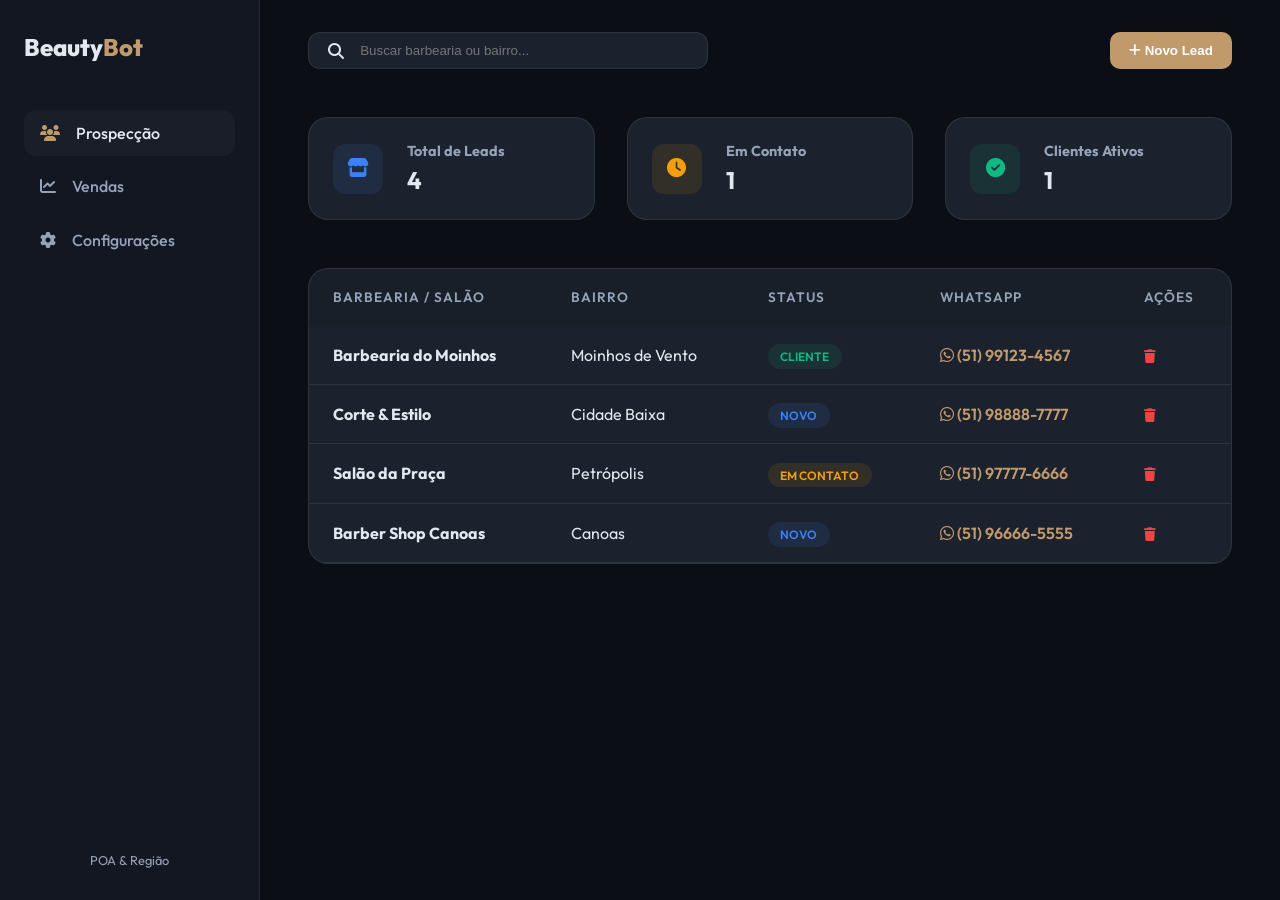
==== admin/index.html @ 3598a220 "Initial commit: Landing page and Admin Panel for BeautyBot POA" ====
<!DOCTYPE html>
<html lang="pt-br">
<head>
    <meta charset="UTF-8">
    <meta name="viewport" content="width=device-width, initial-scale=1.0">
    <title>Painel de Prospecção - BeautyBot POA</title>
    <link rel="stylesheet" href="style.css">
    <link rel="preconnect" href="https://fonts.googleapis.com">
    <link rel="preconnect" href="https://fonts.gstatic.com" crossorigin>
    <link href="https://fonts.googleapis.com/css2?family=Outfit:wght@300;400;500;600;700&display=swap" rel="stylesheet">
    <!-- Font Awesome for icons -->
    <link rel="stylesheet" href="https://cdnjs.cloudflare.com/ajax/libs/font-awesome/6.4.0/css/all.min.css">
</head>
<body class="dark-theme">
    <div class="app-container">
        <aside class="sidebar">
            <div class="sidebar-header">
                <div class="logo">Beauty<span>Bot</span></div>
            </div>
            <nav class="sidebar-nav">
                <ul>
                    <li class="active"><a href="#"><i class="fas fa-users"></i> Prospecção</a></li>
                    <li><a href="#"><i class="fas fa-chart-line"></i> Vendas</a></li>
                    <li><a href="#"><i class="fas fa-cog"></i> Configurações</a></li>
                </ul>
            </nav>
            <div class="sidebar-footer">
                <p>POA & Região</p>
            </div>
        </aside>

        <main class="main-content">
            <header class="top-header">
                <div class="search-bar">
                    <i class="fas fa-search"></i>
                    <input type="text" id="search-input" placeholder="Buscar barbearia ou bairro...">
                </div>
                <div class="user-profile">
                    <button id="add-lead-btn" class="btn-primary"><i class="fas fa-plus"></i> Novo Lead</button>
                </div>
            </header>

            <section class="dashboard-stats">
                <div class="stat-card">
                    <div class="stat-icon blue"><i class="fas fa-store"></i></div>
                    <div class="stat-info">
                        <h3>Total de Leads</h3>
                        <p id="total-leads">0</p>
                    </div>
                </div>
                <div class="stat-card">
                    <div class="stat-icon gold"><i class="fas fa-clock"></i></div>
                    <div class="stat-info">
                        <h3>Em Contato</h3>
                        <p id="contacted-leads">0</p>
                    </div>
                </div>
                <div class="stat-card">
                    <div class="stat-icon green"><i class="fas fa-check-circle"></i></div>
                    <div class="stat-info">
                        <h3>Clientes Ativos</h3>
                        <p id="active-customers">0</p>
                    </div>
                </div>
            </section>

            <section class="leads-section">
                <div class="table-container">
                    <table id="leads-table">
                        <thead>
                            <tr>
                                <th>Barbearia / Salão</th>
                                <th>Bairro</th>
                                <th>Status</th>
                                <th>WhatsApp</th>
                                <th>Ações</th>
                            </tr>
                        </thead>
                        <tbody id="leads-body">
                            <!-- Leads will be injected here -->
                        </tbody>
                    </table>
                </div>
            </section>
        </main>
    </div>

    <!-- Modal for adding lead -->
    <div id="lead-modal" class="modal">
        <div class="modal-content glass">
            <span class="close-modal">&times;</span>
            <h2>Cadastrar Nova Barbearia</h2>
            <form id="lead-form">
                <div class="form-group">
                    <label>Nome do Estabelecimento</label>
                    <input type="text" id="name" required placeholder="Ex: Barbearia do Centro">
                </div>
                <div class="form-group">
                    <label>Bairro (Porto Alegre/Região)</label>
                    <input type="text" id="neighborhood" required placeholder="Ex: Cidade Baixa">
                </div>
                <div class="form-group">
                    <label>WhatsApp</label>
                    <input type="tel" id="whatsapp" required placeholder="(51) 99999-9999">
                </div>
                <div class="form-group">
                    <label>Status</label>
                    <select id="status">
                        <option value="lead">Lead (Novo)</option>
                        <option value="contacted">Em Contato</option>
                        <option value="customer">Cliente Ativo</option>
                    </select>
                </div>
                <button type="submit" class="btn-primary-large">Salvar Lead</button>
            </form>
        </div>
    </div>

    <script src="script.js"></script>
</body>
</html>
---- admin/style.css ----
:root {
    --primary: #c19a6b;
    --primary-hover: #a67c52;
    --dark-bg: #0b0e14;
    --sidebar-bg: #131722;
    --card-bg: #1c222d;
    --text-main: #e2e8f0;
    --text-dim: #94a3b8;
    --border: rgba(255, 255, 255, 0.08);
    --glass: rgba(255, 255, 255, 0.03);
    --green: #10b981;
    --blue: #3b82f6;
    --gold: #f59e0b;
}

* {
    margin: 0;
    padding: 0;
    box-sizing: border-box;
}

body {
    font-family: 'Outfit', sans-serif;
    background-color: var(--dark-bg);
    color: var(--text-main);
}

.app-container {
    display: flex;
    min-height: 100vh;
}

/* Sidebar */
.sidebar {
    width: 260px;
    background-color: var(--sidebar-bg);
    border-right: 1px solid var(--border);
    display: flex;
    flex-direction: column;
    padding: 2rem 1.5rem;
}

.logo {
    font-size: 1.5rem;
    font-weight: 800;
    margin-bottom: 3rem;
}

.logo span { color: var(--primary); }

.sidebar-nav ul {
    list-style: none;
}

.sidebar-nav li {
    margin-bottom: 0.5rem;
}

.sidebar-nav a {
    text-decoration: none;
    color: var(--text-dim);
    display: flex;
    align-items: center;
    gap: 1rem;
    padding: 0.8rem 1rem;
    border-radius: 12px;
    transition: all 0.3s;
    font-weight: 500;
}

.sidebar-nav li.active a, .sidebar-nav a:hover {
    background: var(--glass);
    color: var(--text-main);
}

.sidebar-nav li.active a i {
    color: var(--primary);
}

.sidebar-footer {
    margin-top: auto;
    font-size: 0.8rem;
    color: var(--text-dim);
    text-align: center;
}

/* Main Content */
.main-content {
    flex: 1;
    padding: 2rem 3rem;
    overflow-y: auto;
}

.top-header {
    display: flex;
    justify-content: space-between;
    align-items: center;
    margin-bottom: 3rem;
}

.search-bar {
    background: var(--card-bg);
    border: 1px solid var(--border);
    padding: 0.6rem 1.2rem;
    border-radius: 12px;
    display: flex;
    align-items: center;
    gap: 1rem;
    width: 400px;
}

.search-bar input {
    background: none;
    border: none;
    color: white;
    width: 100%;
    outline: none;
}

.btn-primary {
    background: var(--primary);
    color: white;
    border: none;
    padding: 0.7rem 1.2rem;
    border-radius: 10px;
    font-weight: 600;
    cursor: pointer;
    transition: 0.3s;
}

.btn-primary:hover {
    background: var(--primary-hover);
}

/* Dashboard Stats */
.dashboard-stats {
    display: grid;
    grid-template-columns: repeat(3, 1fr);
    gap: 2rem;
    margin-bottom: 3rem;
}

.stat-card {
    background: var(--card-bg);
    border: 1px solid var(--border);
    padding: 1.5rem;
    border-radius: 20px;
    display: flex;
    align-items: center;
    gap: 1.5rem;
}

.stat-icon {
    width: 50px;
    height: 50px;
    border-radius: 12px;
    display: flex;
    align-items: center;
    justify-content: center;
    font-size: 1.2rem;
}

.stat-icon.blue { background: rgba(59, 130, 246, 0.1); color: var(--blue); }
.stat-icon.gold { background: rgba(245, 158, 11, 0.1); color: var(--gold); }
.stat-icon.green { background: rgba(16, 185, 129, 0.1); color: var(--green); }

.stat-info h3 { font-size: 0.9rem; color: var(--text-dim); margin-bottom: 0.3rem; }
.stat-info p { font-size: 1.5rem; font-weight: 700; }

/* Table */
.table-container {
    background: var(--card-bg);
    border: 1px solid var(--border);
    border-radius: 20px;
    overflow: hidden;
}

table {
    width: 100%;
    border-collapse: collapse;
}

th {
    text-align: left;
    padding: 1.2rem 1.5rem;
    background: rgba(0,0,0,0.1);
    color: var(--text-dim);
    font-weight: 600;
    font-size: 0.85rem;
    text-transform: uppercase;
    letter-spacing: 1px;
}

td {
    padding: 1.2rem 1.5rem;
    border-bottom: 1px solid var(--border);
}

.status-badge {
    padding: 0.3rem 0.8rem;
    border-radius: 50px;
    font-size: 0.75rem;
    font-weight: 600;
    text-transform: uppercase;
}

.status-lead { background: rgba(59, 130, 246, 0.1); color: var(--blue); }
.status-contacted { background: rgba(245, 158, 11, 0.1); color: var(--gold); }
.status-customer { background: rgba(16, 185, 129, 0.1); color: var(--green); }

.wa-link {
    color: var(--primary);
    text-decoration: none;
    font-weight: 600;
}

/* Modal */
.modal {
    display: none;
    position: fixed;
    z-index: 1000;
    left: 0;
    top: 0;
    width: 100%;
    height: 100%;
    background: rgba(0,0,0,0.8);
    backdrop-filter: blur(5px);
}

.modal-content {
    background: var(--card-bg);
    margin: 5% auto;
    padding: 3rem;
    width: 500px;
    border-radius: 30px;
    border: 1px solid var(--border);
    position: relative;
}

.glass { background: rgba(28, 34, 45, 0.8) !important; }

.close-modal {
    position: absolute;
    right: 2rem;
    top: 2rem;
    font-size: 1.5rem;
    cursor: pointer;
}

.form-group {
    margin-bottom: 1.5rem;
}

.form-group label {
    display: block;
    margin-bottom: 0.5rem;
    color: var(--text-dim);
}

.form-group input, .form-group select {
    width: 100%;
    padding: 0.8rem 1rem;
    border-radius: 10px;
    border: 1px solid var(--border);
    background: var(--dark-bg);
    color: white;
}

.btn-primary-large {
    width: 100%;
    background: var(--primary);
    color: white;
    padding: 1rem;
    border-radius: 12px;
    border: none;
    font-weight: 700;
    cursor: pointer;
    margin-top: 1rem;
}
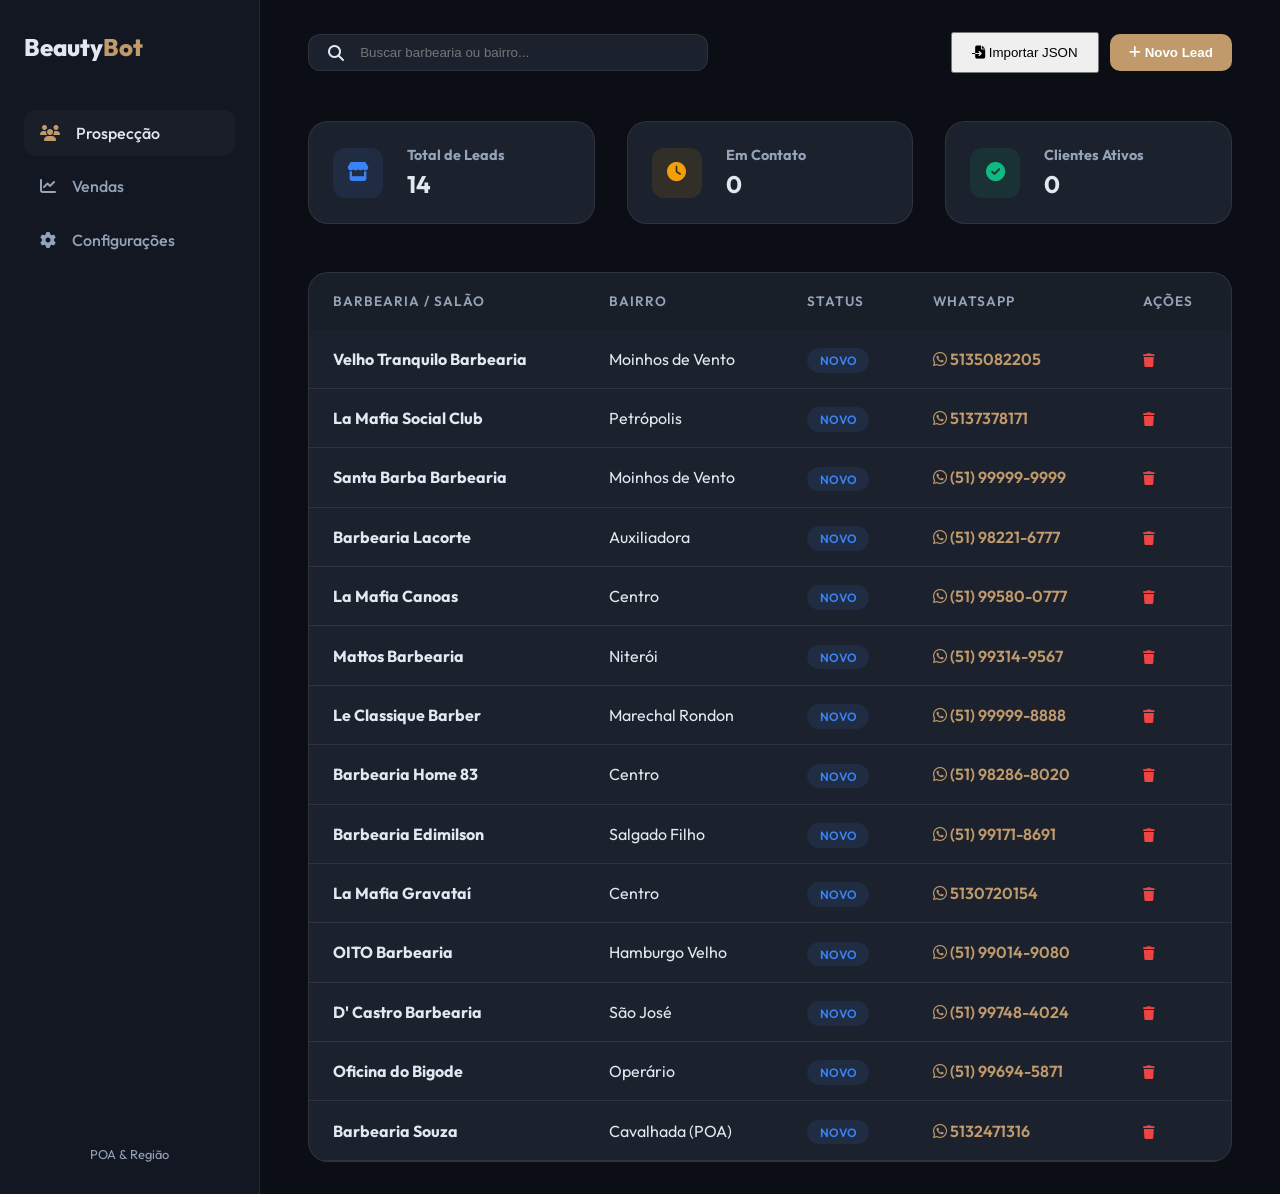
==== commit f7db4011: "Add JSON Import functionality to Admin Panel" ====
--- a/admin/index.html
+++ b/admin/index.html
@@ -36,6 +36,8 @@
                     <input type="text" id="search-input" placeholder="Buscar barbearia ou bairro...">
                 </div>
                 <div class="user-profile">
+                    <input type="file" id="import-input" accept=".json" style="display: none;">
+                    <button id="import-btn" class="btn-secondary" style="padding: 0.7rem 1.2rem; margin-right: 0.5rem;"><i class="fas fa-file-import"></i> Importar JSON</button>
                     <button id="add-lead-btn" class="btn-primary"><i class="fas fa-plus"></i> Novo Lead</button>
                 </div>
             </header>
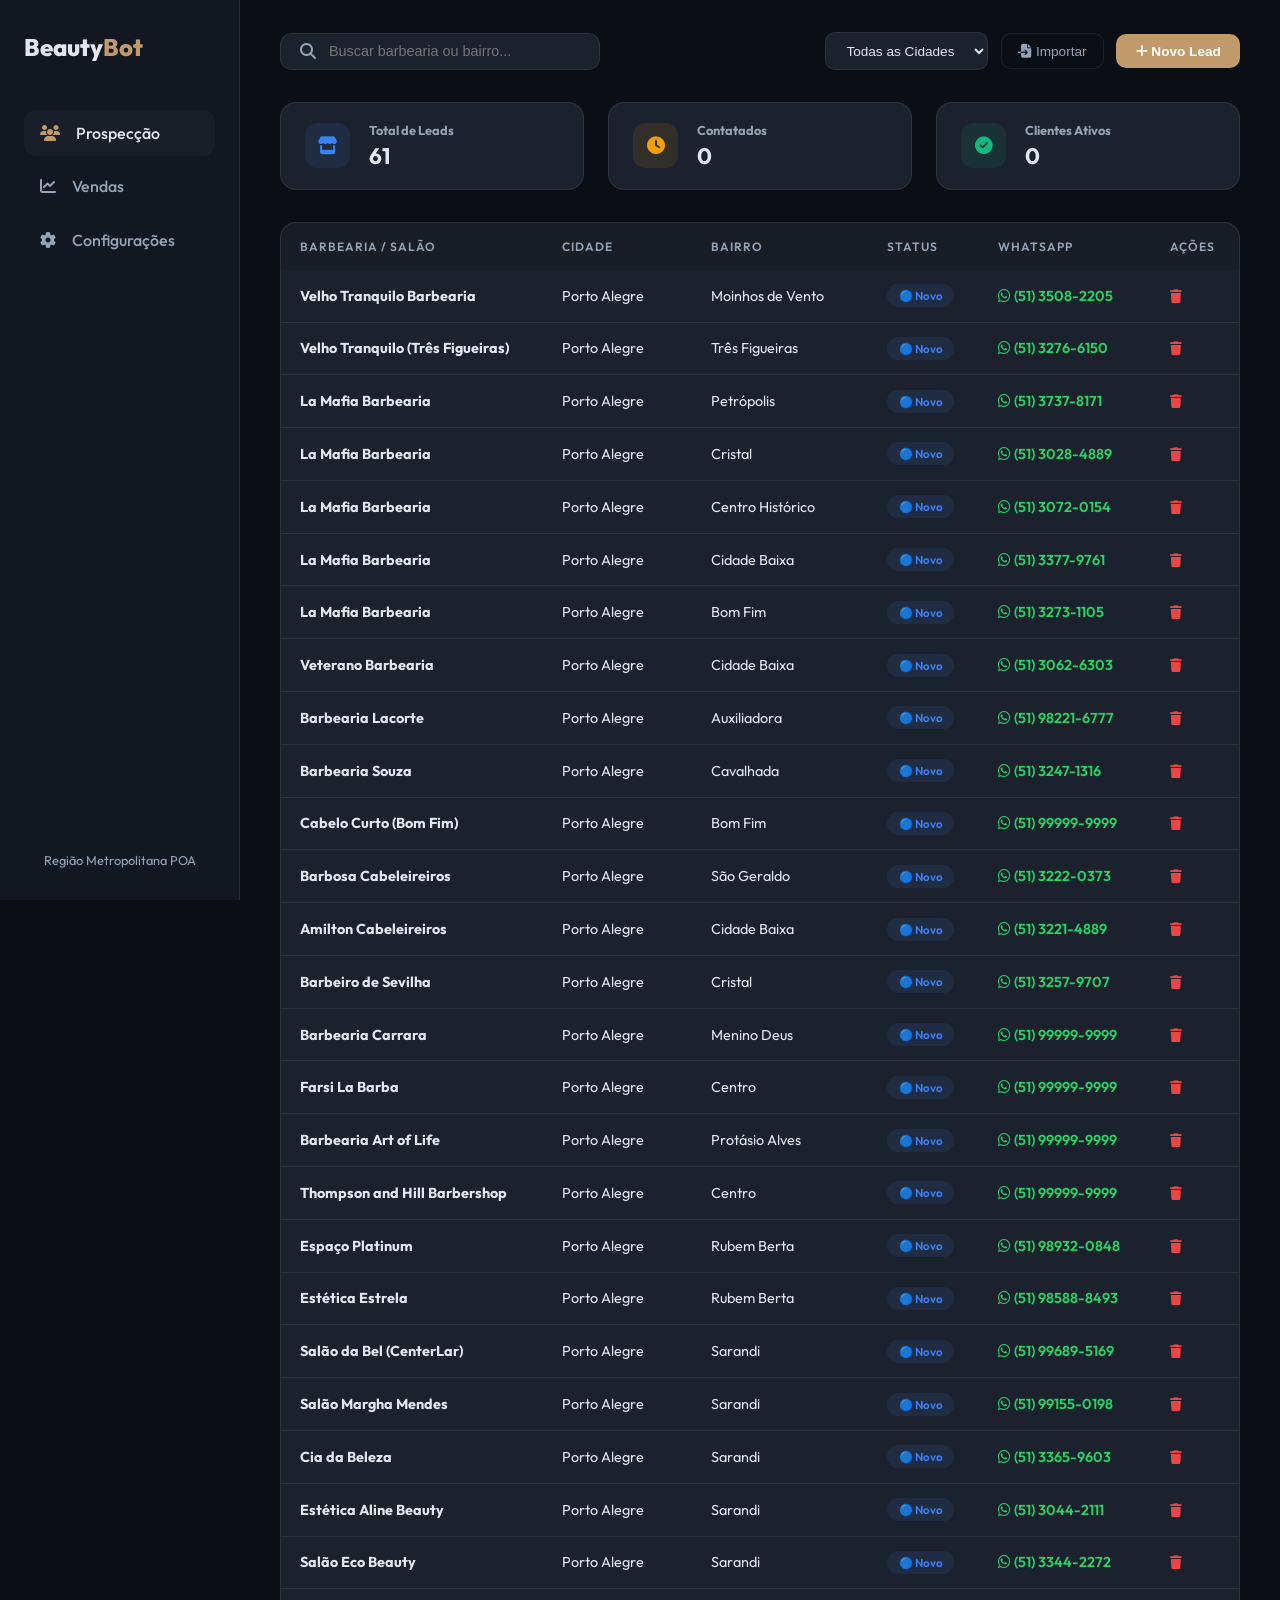
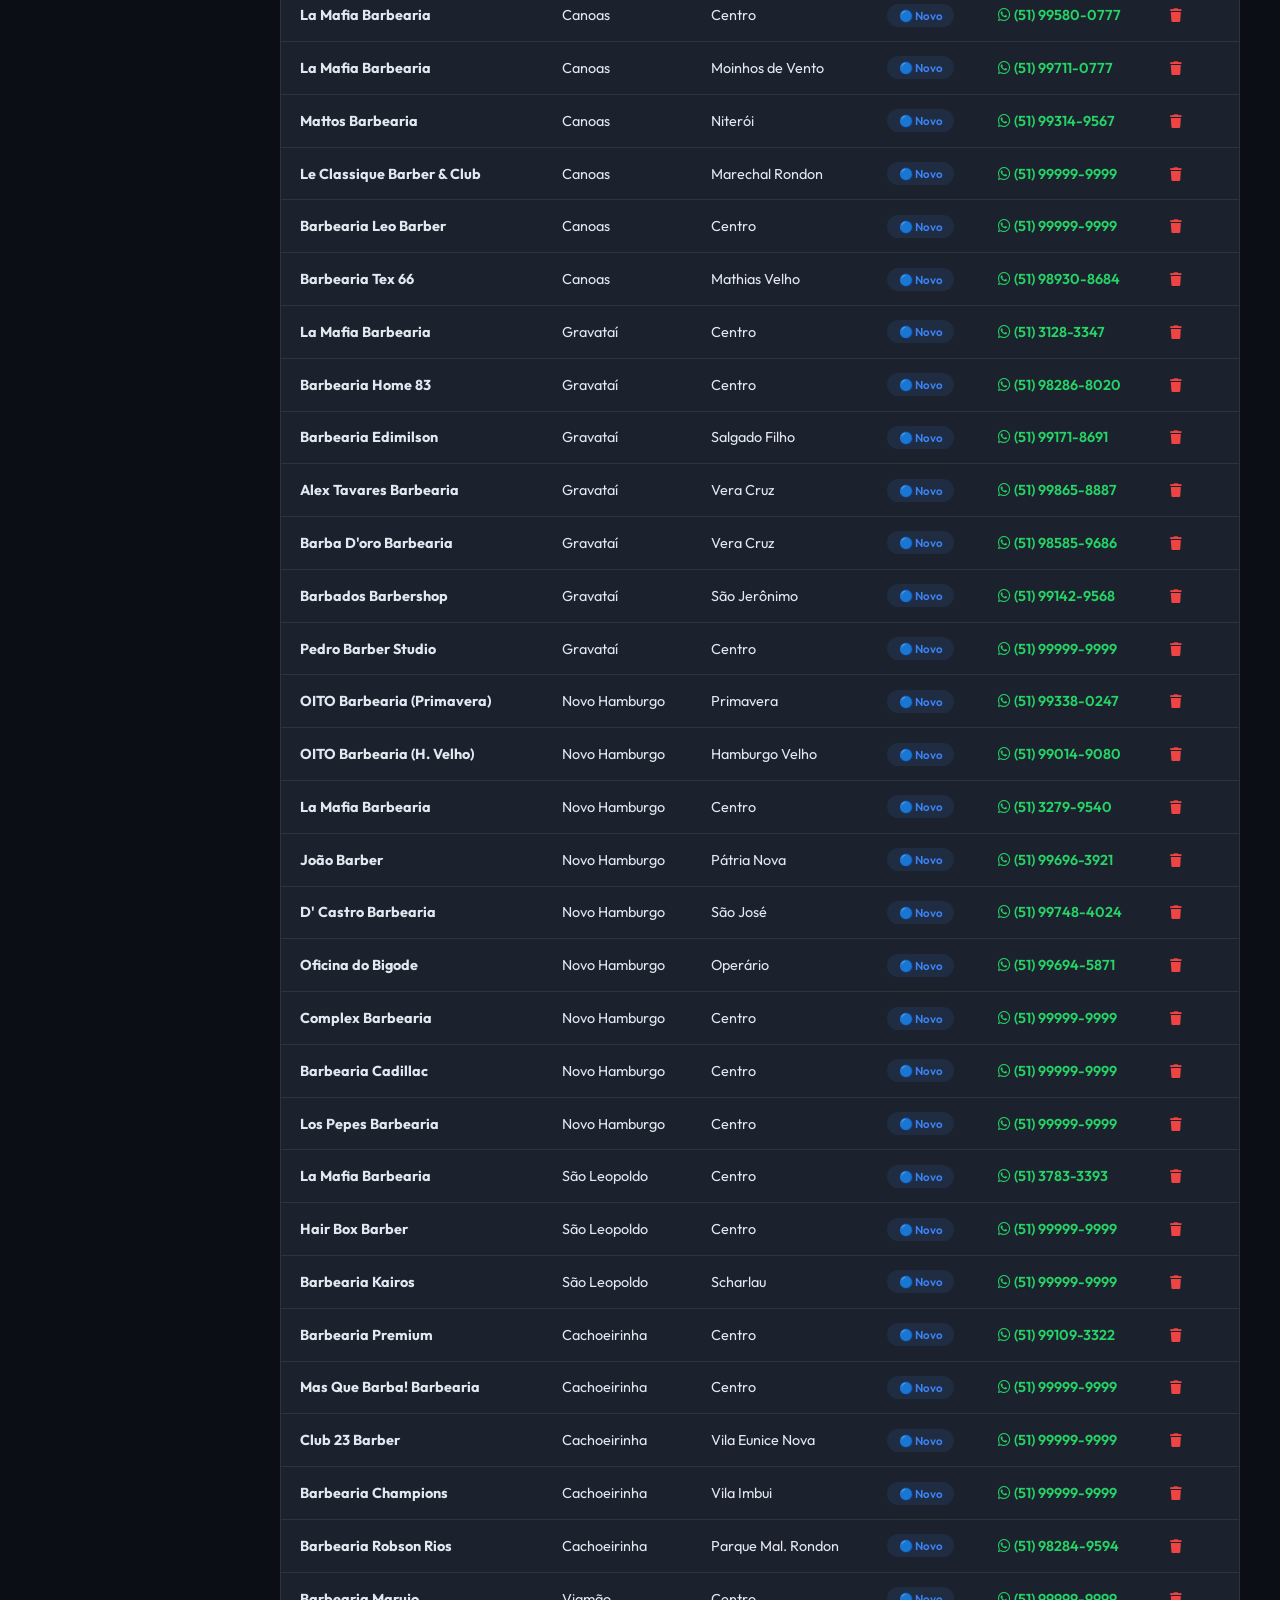
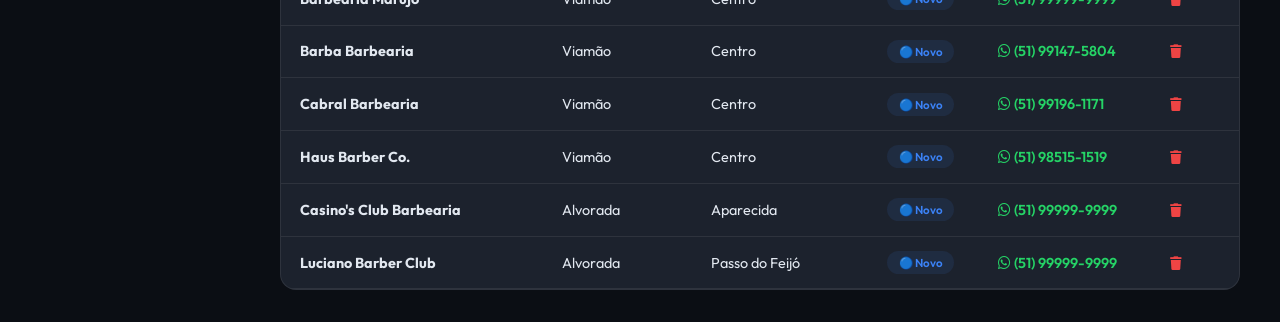
==== commit 75e038f3: "Complete lead database: 61 real businesses from 8 cities in POA metro area" ====
--- a/admin/index.html
+++ b/admin/index.html
@@ -8,7 +8,6 @@
     <link rel="preconnect" href="https://fonts.googleapis.com">
     <link rel="preconnect" href="https://fonts.gstatic.com" crossorigin>
     <link href="https://fonts.googleapis.com/css2?family=Outfit:wght@300;400;500;600;700&display=swap" rel="stylesheet">
-    <!-- Font Awesome for icons -->
     <link rel="stylesheet" href="https://cdnjs.cloudflare.com/ajax/libs/font-awesome/6.4.0/css/all.min.css">
 </head>
 <body class="dark-theme">
@@ -25,7 +24,7 @@
                 </ul>
             </nav>
             <div class="sidebar-footer">
-                <p>POA & Região</p>
+                <p>Região Metropolitana POA</p>
             </div>
         </aside>
 
@@ -35,9 +34,20 @@
                     <i class="fas fa-search"></i>
                     <input type="text" id="search-input" placeholder="Buscar barbearia ou bairro...">
                 </div>
-                <div class="user-profile">
+                <div class="header-actions">
+                    <select id="city-filter" class="city-select">
+                        <option value="all">Todas as Cidades</option>
+                        <option value="Porto Alegre">Porto Alegre</option>
+                        <option value="Canoas">Canoas</option>
+                        <option value="Gravataí">Gravataí</option>
+                        <option value="Novo Hamburgo">Novo Hamburgo</option>
+                        <option value="São Leopoldo">São Leopoldo</option>
+                        <option value="Cachoeirinha">Cachoeirinha</option>
+                        <option value="Viamão">Viamão</option>
+                        <option value="Alvorada">Alvorada</option>
+                    </select>
                     <input type="file" id="import-input" accept=".json" style="display: none;">
-                    <button id="import-btn" class="btn-secondary" style="padding: 0.7rem 1.2rem; margin-right: 0.5rem;"><i class="fas fa-file-import"></i> Importar JSON</button>
+                    <button id="import-btn" class="btn-secondary-sm"><i class="fas fa-file-import"></i> Importar</button>
                     <button id="add-lead-btn" class="btn-primary"><i class="fas fa-plus"></i> Novo Lead</button>
                 </div>
             </header>
@@ -53,7 +63,7 @@
                 <div class="stat-card">
                     <div class="stat-icon gold"><i class="fas fa-clock"></i></div>
                     <div class="stat-info">
-                        <h3>Em Contato</h3>
+                        <h3>Contatados</h3>
                         <p id="contacted-leads">0</p>
                     </div>
                 </div>
@@ -72,6 +82,7 @@
                         <thead>
                             <tr>
                                 <th>Barbearia / Salão</th>
+                                <th>Cidade</th>
                                 <th>Bairro</th>
                                 <th>Status</th>
                                 <th>WhatsApp</th>
@@ -79,7 +90,6 @@
                             </tr>
                         </thead>
                         <tbody id="leads-body">
-                            <!-- Leads will be injected here -->
                         </tbody>
                     </table>
                 </div>
@@ -87,7 +97,7 @@
         </main>
     </div>
 
-    <!-- Modal for adding lead -->
+    <!-- Modal -->
     <div id="lead-modal" class="modal">
         <div class="modal-content glass">
             <span class="close-modal">&times;</span>
@@ -98,7 +108,11 @@
                     <input type="text" id="name" required placeholder="Ex: Barbearia do Centro">
                 </div>
                 <div class="form-group">
-                    <label>Bairro (Porto Alegre/Região)</label>
+                    <label>Cidade</label>
+                    <input type="text" id="city" required placeholder="Ex: Porto Alegre" value="Porto Alegre">
+                </div>
+                <div class="form-group">
+                    <label>Bairro</label>
                     <input type="text" id="neighborhood" required placeholder="Ex: Cidade Baixa">
                 </div>
                 <div class="form-group">
@@ -109,8 +123,9 @@
                     <label>Status</label>
                     <select id="status">
                         <option value="lead">Lead (Novo)</option>
-                        <option value="contacted">Em Contato</option>
+                        <option value="contacted">Contatado</option>
                         <option value="customer">Cliente Ativo</option>
+                        <option value="rejected">Recusou</option>
                     </select>
                 </div>
                 <button type="submit" class="btn-primary-large">Salvar Lead</button>
--- a/admin/style.css
+++ b/admin/style.css
@@ -11,13 +11,10 @@
     --green: #10b981;
     --blue: #3b82f6;
     --gold: #f59e0b;
-}
-
-* {
-    margin: 0;
-    padding: 0;
-    box-sizing: border-box;
-}
+    --red: #ef4444;
+}
+
+* { margin: 0; padding: 0; box-sizing: border-box; }
 
 body {
     font-family: 'Outfit', sans-serif;
@@ -25,255 +22,192 @@
     color: var(--text-main);
 }
 
-.app-container {
-    display: flex;
-    min-height: 100vh;
-}
+.app-container { display: flex; min-height: 100vh; }
 
 /* Sidebar */
 .sidebar {
-    width: 260px;
+    width: 240px;
     background-color: var(--sidebar-bg);
     border-right: 1px solid var(--border);
     display: flex;
     flex-direction: column;
     padding: 2rem 1.5rem;
-}
-
-.logo {
-    font-size: 1.5rem;
-    font-weight: 800;
-    margin-bottom: 3rem;
-}
-
+    position: fixed;
+    height: 100vh;
+}
+.logo { font-size: 1.5rem; font-weight: 800; margin-bottom: 3rem; }
 .logo span { color: var(--primary); }
-
-.sidebar-nav ul {
-    list-style: none;
-}
-
-.sidebar-nav li {
-    margin-bottom: 0.5rem;
-}
-
+.sidebar-nav ul { list-style: none; }
+.sidebar-nav li { margin-bottom: 0.5rem; }
 .sidebar-nav a {
-    text-decoration: none;
-    color: var(--text-dim);
-    display: flex;
-    align-items: center;
-    gap: 1rem;
-    padding: 0.8rem 1rem;
-    border-radius: 12px;
-    transition: all 0.3s;
-    font-weight: 500;
-}
-
-.sidebar-nav li.active a, .sidebar-nav a:hover {
-    background: var(--glass);
-    color: var(--text-main);
-}
-
-.sidebar-nav li.active a i {
-    color: var(--primary);
-}
-
-.sidebar-footer {
-    margin-top: auto;
-    font-size: 0.8rem;
-    color: var(--text-dim);
-    text-align: center;
-}
+    text-decoration: none; color: var(--text-dim);
+    display: flex; align-items: center; gap: 1rem;
+    padding: 0.8rem 1rem; border-radius: 12px;
+    transition: all 0.3s; font-weight: 500;
+}
+.sidebar-nav li.active a, .sidebar-nav a:hover { background: var(--glass); color: var(--text-main); }
+.sidebar-nav li.active a i { color: var(--primary); }
+.sidebar-footer { margin-top: auto; font-size: 0.8rem; color: var(--text-dim); text-align: center; }
 
 /* Main Content */
 .main-content {
     flex: 1;
-    padding: 2rem 3rem;
+    padding: 2rem 2.5rem;
     overflow-y: auto;
-}
-
+    margin-left: 240px;
+}
+
+/* Top Header */
 .top-header {
     display: flex;
     justify-content: space-between;
     align-items: center;
-    margin-bottom: 3rem;
-}
-
+    margin-bottom: 2rem;
+    flex-wrap: wrap;
+    gap: 1rem;
+}
 .search-bar {
+    background: var(--card-bg); border: 1px solid var(--border);
+    padding: 0.6rem 1.2rem; border-radius: 12px;
+    display: flex; align-items: center; gap: 0.8rem;
+    width: 320px;
+}
+.search-bar input { background: none; border: none; color: white; width: 100%; outline: none; font-size: 0.9rem; }
+.search-bar i { color: var(--text-dim); }
+
+.header-actions {
+    display: flex;
+    gap: 0.8rem;
+    align-items: center;
+}
+
+.city-select {
     background: var(--card-bg);
     border: 1px solid var(--border);
-    padding: 0.6rem 1.2rem;
-    border-radius: 12px;
-    display: flex;
-    align-items: center;
-    gap: 1rem;
-    width: 400px;
-}
-
-.search-bar input {
-    background: none;
-    border: none;
-    color: white;
-    width: 100%;
-    outline: none;
+    color: var(--text-main);
+    padding: 0.6rem 1rem;
+    border-radius: 10px;
+    font-size: 0.85rem;
+    cursor: pointer;
 }
 
 .btn-primary {
-    background: var(--primary);
-    color: white;
-    border: none;
-    padding: 0.7rem 1.2rem;
+    background: var(--primary); color: white; border: none;
+    padding: 0.6rem 1.2rem; border-radius: 10px;
+    font-weight: 600; cursor: pointer; transition: 0.3s;
+    font-size: 0.85rem;
+}
+.btn-primary:hover { background: var(--primary-hover); }
+
+.btn-secondary-sm {
+    background: transparent;
+    color: var(--text-dim);
+    border: 1px solid var(--border);
+    padding: 0.6rem 1rem;
     border-radius: 10px;
-    font-weight: 600;
+    font-weight: 500;
     cursor: pointer;
     transition: 0.3s;
-}
-
-.btn-primary:hover {
-    background: var(--primary-hover);
-}
+    font-size: 0.85rem;
+}
+.btn-secondary-sm:hover { color: var(--text-main); border-color: var(--primary); }
 
 /* Dashboard Stats */
 .dashboard-stats {
     display: grid;
     grid-template-columns: repeat(3, 1fr);
-    gap: 2rem;
-    margin-bottom: 3rem;
-}
-
+    gap: 1.5rem;
+    margin-bottom: 2rem;
+}
 .stat-card {
-    background: var(--card-bg);
-    border: 1px solid var(--border);
-    padding: 1.5rem;
-    border-radius: 20px;
-    display: flex;
-    align-items: center;
-    gap: 1.5rem;
-}
-
+    background: var(--card-bg); border: 1px solid var(--border);
+    padding: 1.2rem 1.5rem; border-radius: 16px;
+    display: flex; align-items: center; gap: 1.2rem;
+}
 .stat-icon {
-    width: 50px;
-    height: 50px;
-    border-radius: 12px;
-    display: flex;
-    align-items: center;
-    justify-content: center;
-    font-size: 1.2rem;
-}
-
+    width: 45px; height: 45px; border-radius: 12px;
+    display: flex; align-items: center; justify-content: center; font-size: 1.1rem;
+}
 .stat-icon.blue { background: rgba(59, 130, 246, 0.1); color: var(--blue); }
 .stat-icon.gold { background: rgba(245, 158, 11, 0.1); color: var(--gold); }
 .stat-icon.green { background: rgba(16, 185, 129, 0.1); color: var(--green); }
-
-.stat-info h3 { font-size: 0.9rem; color: var(--text-dim); margin-bottom: 0.3rem; }
-.stat-info p { font-size: 1.5rem; font-weight: 700; }
+.stat-info h3 { font-size: 0.8rem; color: var(--text-dim); margin-bottom: 0.2rem; }
+.stat-info p { font-size: 1.4rem; font-weight: 700; }
 
 /* Table */
 .table-container {
-    background: var(--card-bg);
-    border: 1px solid var(--border);
-    border-radius: 20px;
-    overflow: hidden;
-}
-
-table {
-    width: 100%;
-    border-collapse: collapse;
-}
-
+    background: var(--card-bg); border: 1px solid var(--border);
+    border-radius: 16px; overflow: hidden;
+}
+table { width: 100%; border-collapse: collapse; }
 th {
-    text-align: left;
-    padding: 1.2rem 1.5rem;
-    background: rgba(0,0,0,0.1);
-    color: var(--text-dim);
-    font-weight: 600;
-    font-size: 0.85rem;
-    text-transform: uppercase;
-    letter-spacing: 1px;
-}
-
+    text-align: left; padding: 1rem 1.2rem;
+    background: rgba(0,0,0,0.15); color: var(--text-dim);
+    font-weight: 600; font-size: 0.75rem;
+    text-transform: uppercase; letter-spacing: 1px;
+}
 td {
-    padding: 1.2rem 1.5rem;
+    padding: 0.9rem 1.2rem;
     border-bottom: 1px solid var(--border);
-}
+    font-size: 0.9rem;
+}
+tr:hover { background: rgba(255,255,255,0.02); }
 
 .status-badge {
-    padding: 0.3rem 0.8rem;
-    border-radius: 50px;
-    font-size: 0.75rem;
-    font-weight: 600;
-    text-transform: uppercase;
-}
-
+    padding: 0.25rem 0.7rem; border-radius: 50px;
+    font-size: 0.72rem; font-weight: 600;
+    display: inline-block; user-select: none;
+}
 .status-lead { background: rgba(59, 130, 246, 0.1); color: var(--blue); }
 .status-contacted { background: rgba(245, 158, 11, 0.1); color: var(--gold); }
 .status-customer { background: rgba(16, 185, 129, 0.1); color: var(--green); }
+.status-rejected { background: rgba(239, 68, 68, 0.1); color: var(--red); }
 
 .wa-link {
-    color: var(--primary);
-    text-decoration: none;
-    font-weight: 600;
-}
+    color: #25d366; text-decoration: none; font-weight: 600;
+    transition: 0.2s;
+}
+.wa-link:hover { color: #128c7e; }
 
 /* Modal */
 .modal {
-    display: none;
-    position: fixed;
-    z-index: 1000;
-    left: 0;
-    top: 0;
-    width: 100%;
-    height: 100%;
-    background: rgba(0,0,0,0.8);
-    backdrop-filter: blur(5px);
-}
-
+    display: none; position: fixed; z-index: 1000;
+    left: 0; top: 0; width: 100%; height: 100%;
+    background: rgba(0,0,0,0.8); backdrop-filter: blur(5px);
+}
 .modal-content {
-    background: var(--card-bg);
-    margin: 5% auto;
-    padding: 3rem;
-    width: 500px;
-    border-radius: 30px;
-    border: 1px solid var(--border);
-    position: relative;
-}
-
-.glass { background: rgba(28, 34, 45, 0.8) !important; }
-
+    background: var(--card-bg); margin: 4% auto;
+    padding: 2.5rem; width: 480px; border-radius: 24px;
+    border: 1px solid var(--border); position: relative;
+}
+.glass { background: rgba(28, 34, 45, 0.95) !important; }
 .close-modal {
-    position: absolute;
-    right: 2rem;
-    top: 2rem;
-    font-size: 1.5rem;
-    cursor: pointer;
-}
-
-.form-group {
-    margin-bottom: 1.5rem;
-}
-
-.form-group label {
-    display: block;
-    margin-bottom: 0.5rem;
-    color: var(--text-dim);
-}
-
+    position: absolute; right: 1.5rem; top: 1.5rem;
+    font-size: 1.5rem; cursor: pointer; color: var(--text-dim);
+}
+.close-modal:hover { color: white; }
+.modal-content h2 { margin-bottom: 1.5rem; font-size: 1.3rem; }
+.form-group { margin-bottom: 1.2rem; }
+.form-group label { display: block; margin-bottom: 0.4rem; color: var(--text-dim); font-size: 0.85rem; }
 .form-group input, .form-group select {
-    width: 100%;
-    padding: 0.8rem 1rem;
-    border-radius: 10px;
-    border: 1px solid var(--border);
-    background: var(--dark-bg);
-    color: white;
-}
-
+    width: 100%; padding: 0.7rem 1rem; border-radius: 10px;
+    border: 1px solid var(--border); background: var(--dark-bg);
+    color: white; font-size: 0.9rem;
+}
 .btn-primary-large {
-    width: 100%;
-    background: var(--primary);
-    color: white;
-    padding: 1rem;
-    border-radius: 12px;
-    border: none;
-    font-weight: 700;
-    cursor: pointer;
-    margin-top: 1rem;
-}
+    width: 100%; background: var(--primary); color: white;
+    padding: 0.9rem; border-radius: 12px; border: none;
+    font-weight: 700; cursor: pointer; margin-top: 0.8rem;
+    font-size: 1rem; transition: 0.3s;
+}
+.btn-primary-large:hover { background: var(--primary-hover); }
+
+/* Responsive */
+@media (max-width: 768px) {
+    .sidebar { display: none; }
+    .main-content { margin-left: 0; padding: 1rem; }
+    .dashboard-stats { grid-template-columns: 1fr; }
+    .top-header { flex-direction: column; }
+    .search-bar { width: 100%; }
+    .header-actions { width: 100%; flex-wrap: wrap; }
+}
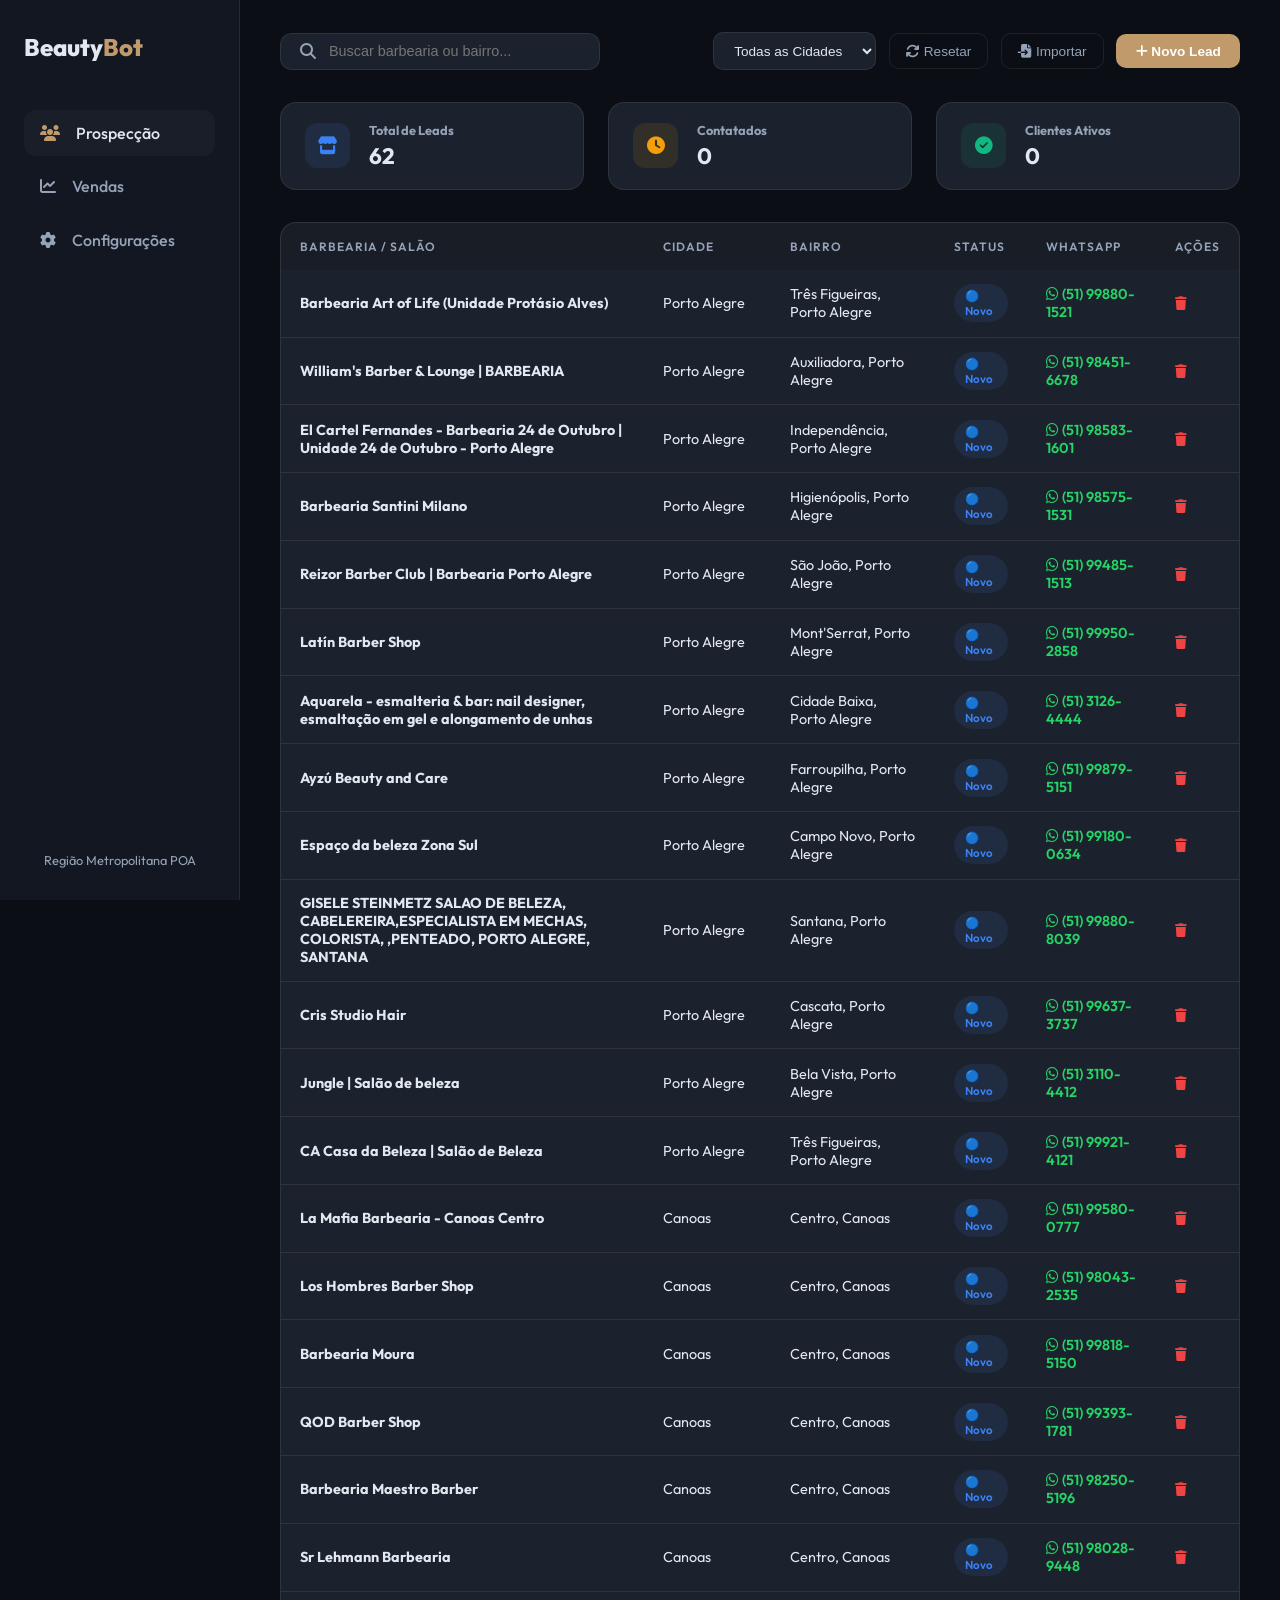
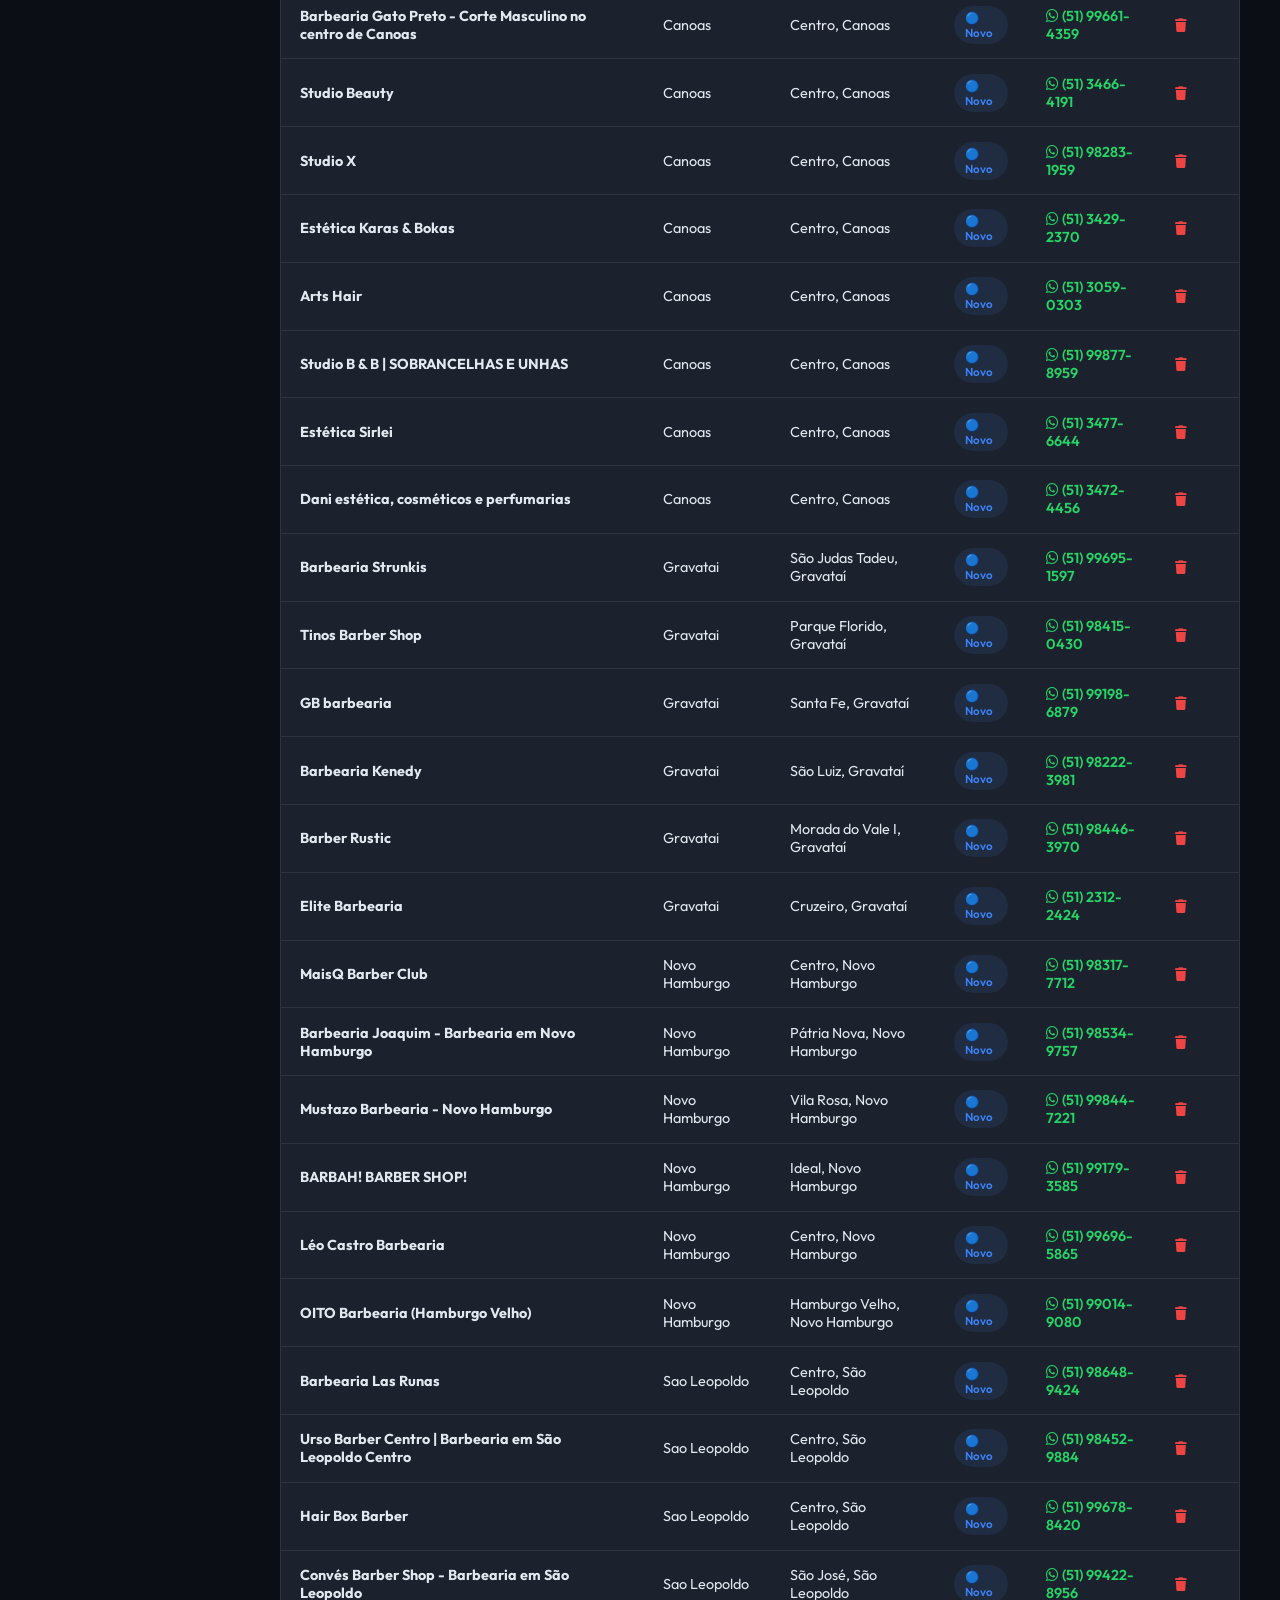
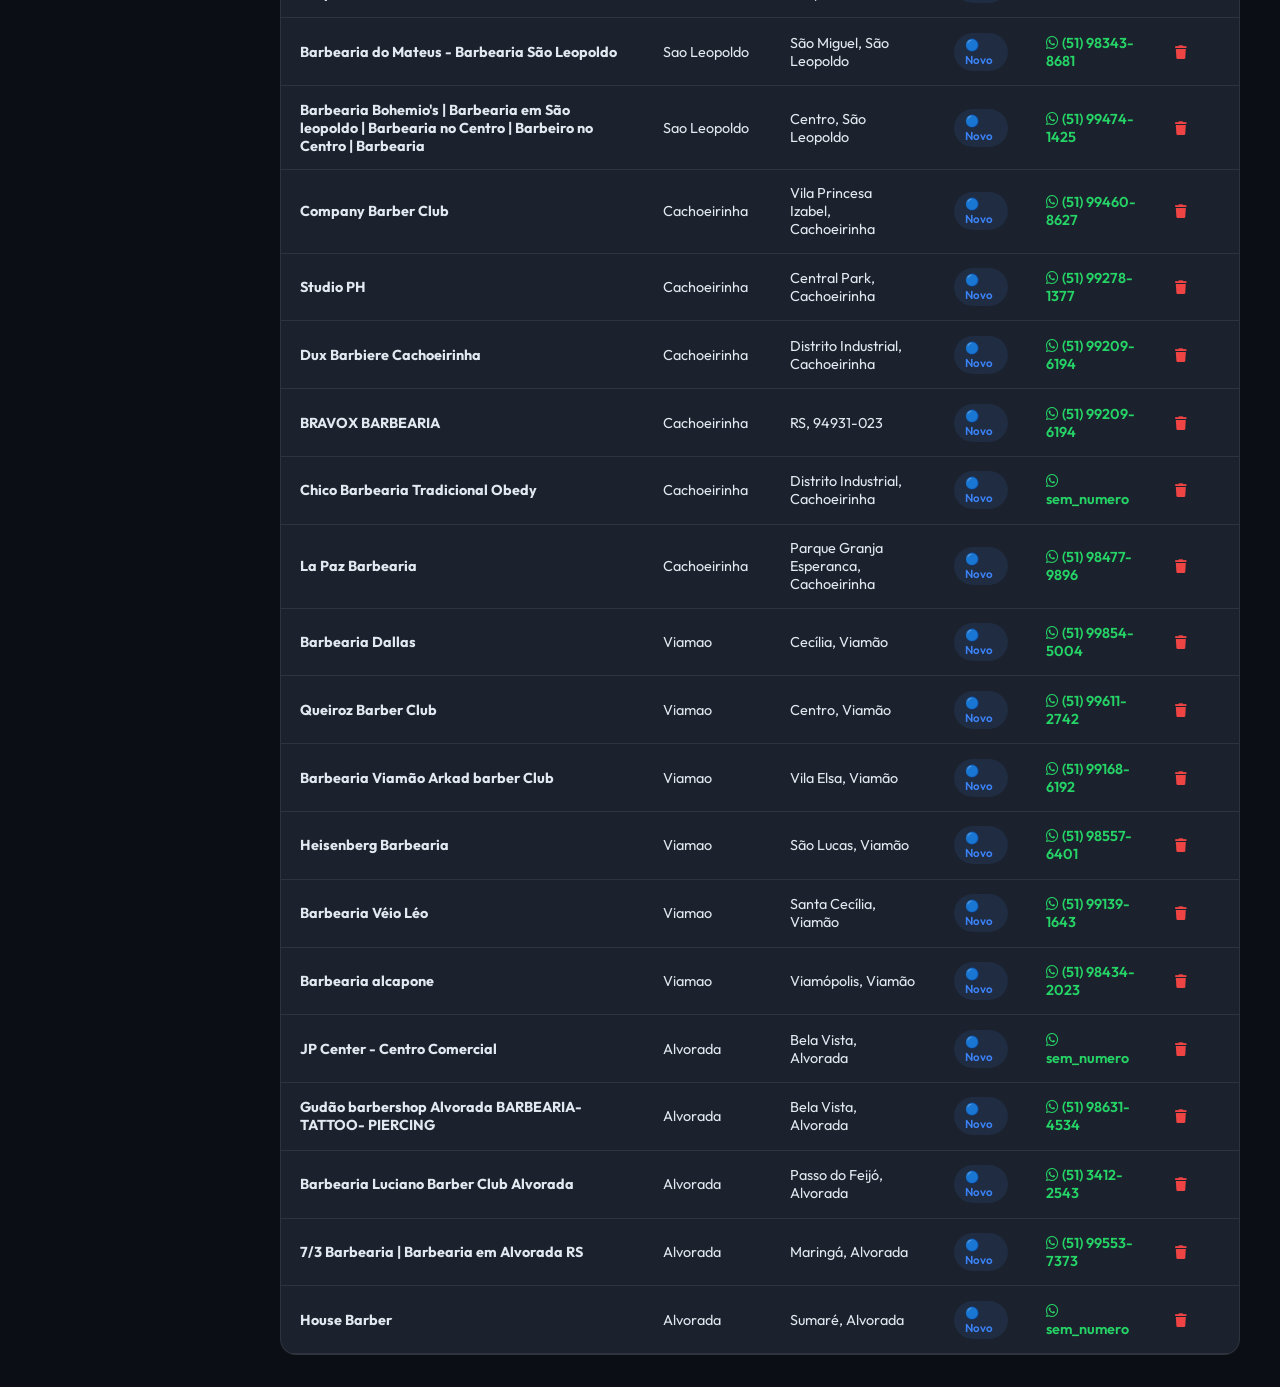
==== commit 090c0a1e: "Add Reset button to force-reload data from server" ====
--- a/admin/index.html
+++ b/admin/index.html
@@ -47,6 +47,7 @@
                         <option value="Alvorada">Alvorada</option>
                     </select>
                     <input type="file" id="import-input" accept=".json" style="display: none;">
+                    <button id="reset-btn" class="btn-secondary-sm" title="Recarrega dados do servidor"><i class="fas fa-sync"></i> Resetar</button>
                     <button id="import-btn" class="btn-secondary-sm"><i class="fas fa-file-import"></i> Importar</button>
                     <button id="add-lead-btn" class="btn-primary"><i class="fas fa-plus"></i> Novo Lead</button>
                 </div>
